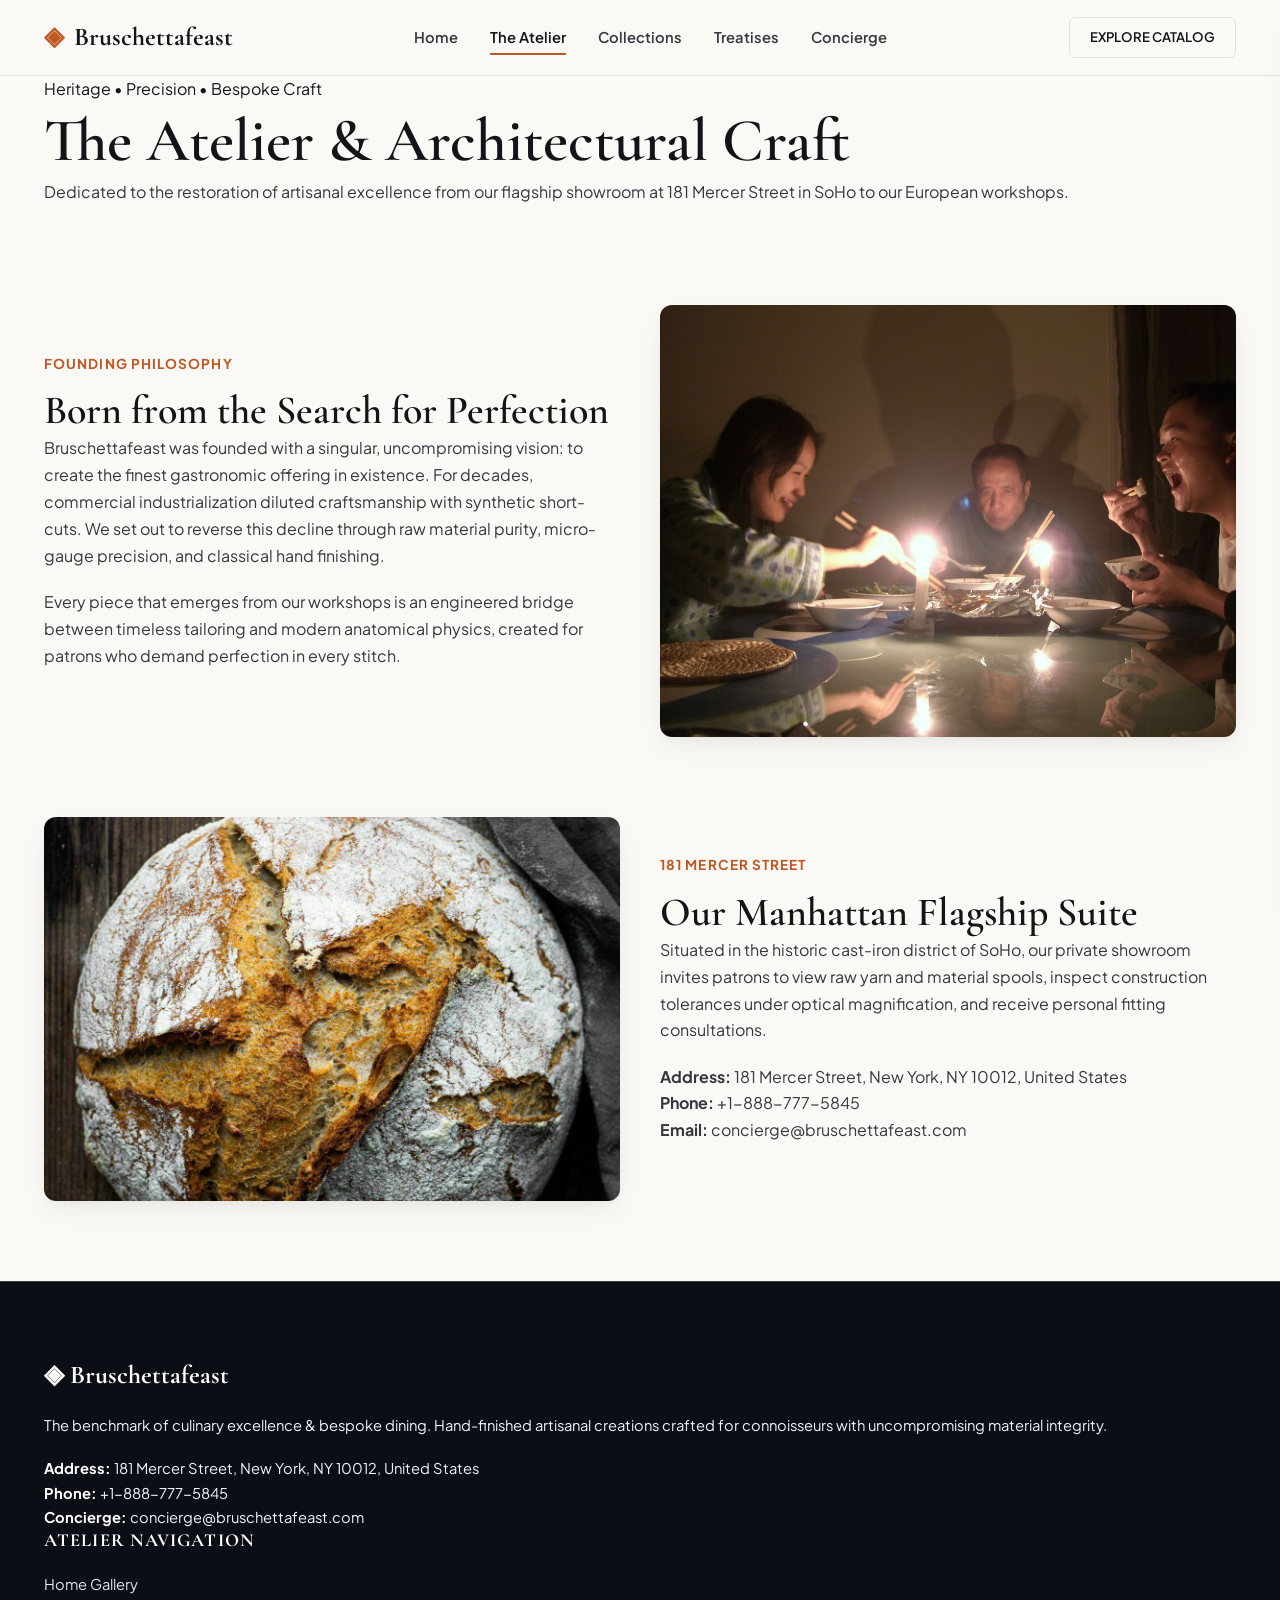
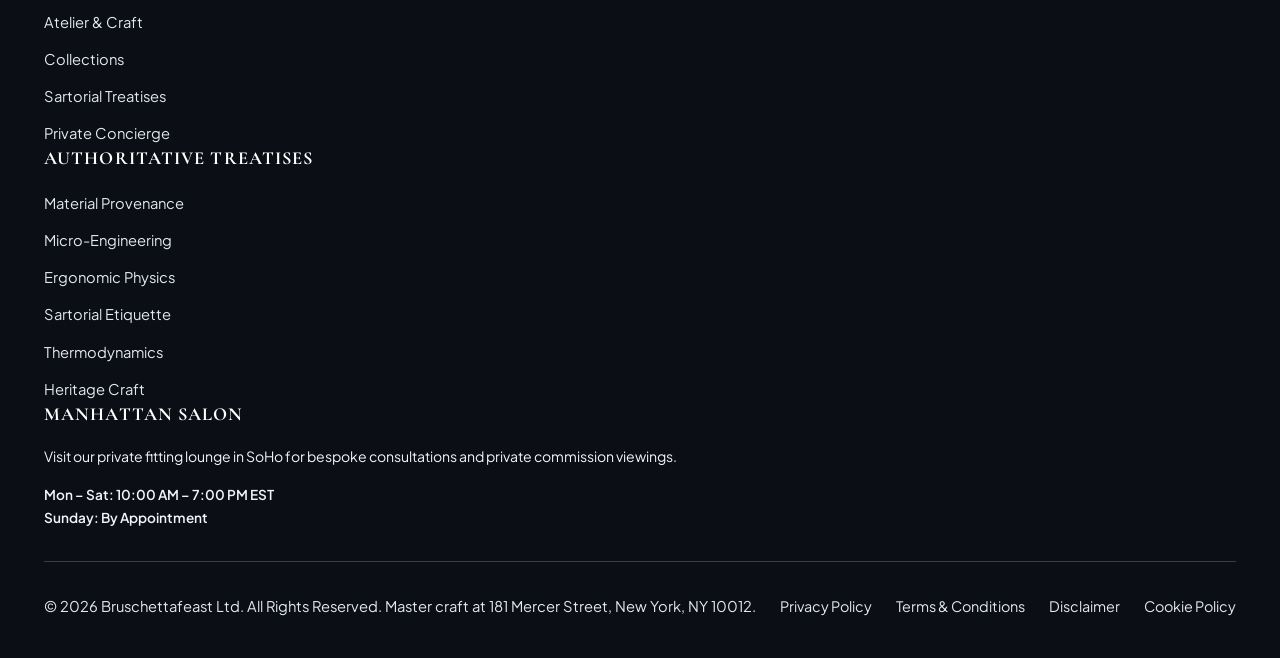
==== about.html @ b178cbb1 "Add files via upload" ====
<!DOCTYPE html>
<html lang="en">
<head>
  <meta charset="UTF-8">
  <meta name="viewport" content="width=device-width, initial-scale=1.0">
  <title>The Atelier & Heritage Craft — Bruschettafeast</title>
  <meta name="description" content="Discover the heritage of Bruschettafeast at 181 Mercer Street, New York.">
  <link rel="canonical" href="https://bruschettafeast.com/about.html">
  <link rel="preconnect" href="https://fonts.googleapis.com">
  <link rel="preconnect" href="https://fonts.gstatic.com" crossorigin>
  <link href="https://fonts.googleapis.com/css2?family=Cormorant+Garamond:ital,wght@0,400;0,600;0,700;1,400&family=Plus+Jakarta+Sans:wght@300;400;500;600;700&display=swap" rel="stylesheet">
  <link rel="stylesheet" href="/assets/css/style.css">
  <!-- Google tag (gtag.js) -->
  <script async src="https://www.googletagmanager.com/gtag/js?id=G-0LY0HY7L01"></script>
  <script>
    window.dataLayer = window.dataLayer || [];
    function gtag(){dataLayer.push(arguments);}
    gtag('js', new Date());
    gtag('config', 'G-0LY0HY7L01');
  </script>

</head>
<body>
  <!-- Mandatory Global Site Header (Exactly 1 per page) -->
  <header class="site-header">
    <div class="header-container">
      <a href="/" class="brand-logo" aria-label="Bruschettafeast Home">
        <span class="logo-mark">◈</span>
        <span class="logo-text">Bruschettafeast</span>
      </a>
      <nav class="desktop-nav" aria-label="Primary Navigation">
        <a href="/" class="nav-link">Home</a>
        <a href="/about.html" class="nav-link active">The Atelier</a>
        <a href="/collection.html" class="nav-link">Collections</a>
        <a href="/blog.html" class="nav-link">Treatises</a>
        <a href="/contact.html" class="nav-link">Concierge</a>
      </nav>
      <div class="header-actions">
        <a href="/collection.html" class="btn btn-sm btn-outline">Explore Catalog</a>
        <button id="drawer-toggle" class="mobile-toggle" aria-label="Open Navigation Menu">
          <span class="hamburger-bar"></span>
          <span class="hamburger-bar"></span>
          <span class="hamburger-bar"></span>
        </button>
      </div>
    </div>
  </header>

  <!-- Mandatory Mobile Navigation Drawer (Exactly 1 per page) -->
  <div class="mobile-drawer" id="mobile-drawer" aria-hidden="true">
    <div class="drawer-header">
      <div class="drawer-brand">Bruschettafeast</div>
      <button id="drawer-close" class="drawer-close-btn" aria-label="Close Navigation Menu">&times;</button>
    </div>
    <nav class="drawer-nav" aria-label="Mobile Navigation">
      <a href="/" class="drawer-link">Home</a>
      <a href="/about.html" class="drawer-link active">The Atelier &amp; Craft</a>
      <a href="/collection.html" class="drawer-link">Seasonal Degustation & Culinary Menus</a>
      <a href="/blog.html" class="drawer-link">Sartorial Treatises</a>
      <a href="/contact.html" class="drawer-link">Private Concierge</a>
    </nav>
    <div class="drawer-footer">
      <p class="drawer-contact-title">Manhattan Atelier &amp; Suite</p>
      <p class="drawer-contact-info">181 Mercer Street, New York, NY 10012, United States</p>
      <p class="drawer-contact-info">Tel: +1-888-777-5845</p>
      <p class="drawer-contact-info">Email: concierge@bruschettafeast.com</p>
    </div>
  </div>
  <div id="drawer-overlay" class="drawer-overlay"></div>
  <section class="page-hero">
    <div class="container">
      <span class="hero-badge">Heritage &bull; Precision &bull; Bespoke Craft</span>
      <h1>The Atelier &amp; Architectural Craft</h1>
      <p class="lead">Dedicated to the restoration of artisanal excellence from our flagship showroom at 181 Mercer Street in SoHo to our European workshops.</p>
    </div>
  </section>
  <main class="section">
    <div class="container">
      <div class="grid-2" style="margin-bottom: 5rem;">
        <div>
          <div class="section-subtitle">Founding Philosophy</div>
          <h2>Born from the Search for Perfection</h2>
          <p>Bruschettafeast was founded with a singular, uncompromising vision: to create the finest gastronomic offering in existence. For decades, commercial industrialization diluted craftsmanship with synthetic short-cuts. We set out to reverse this decline through raw material purity, micro-gauge precision, and classical hand finishing.</p>
          <p>Every piece that emerges from our workshops is an engineered bridge between timeless tailoring and modern anatomical physics, created for patrons who demand perfection in every stitch.</p>
        </div>
        <div style="border-radius: var(--radius-md); overflow: hidden; box-shadow: var(--shadow-md);"><img src="/assets/images/intimate_table_setting_candlelight.jpg" alt="Atelier craft"></div>
      </div>
      <div class="grid-2">
        <div style="border-radius: var(--radius-md); overflow: hidden; box-shadow: var(--shadow-md);"><img src="/assets/images/blog_artisanal_sourdough_lactobacillus_fermentation.jpg" alt="Artisan inspection"></div>
        <div>
          <div class="section-subtitle">181 Mercer Street</div>
          <h2>Our Manhattan Flagship Suite</h2>
          <p>Situated in the historic cast-iron district of SoHo, our private showroom invites patrons to view raw yarn and material spools, inspect construction tolerances under optical magnification, and receive personal fitting consultations.</p>
          <p><strong>Address:</strong> 181 Mercer Street, New York, NY 10012, United States<br><strong>Phone:</strong> +1-888-777-5845<br><strong>Email:</strong> concierge@bruschettafeast.com</p>
        </div>
      </div>
    </div>
  </main>
  <!-- Mandatory Global Site Footer -->
  <footer class="site-footer">
    <div class="container">
      <div class="footer-grid">
        <div class="footer-col">
          <div class="footer-brand">◈ Bruschettafeast</div>
          <p class="footer-desc">
            The benchmark of culinary excellence & bespoke dining. Hand-finished artisanal creations crafted for connoisseurs with uncompromising material integrity.
          </p>
          <div class="footer-contact-item"><strong>Address:</strong> 181 Mercer Street, New York, NY 10012, United States</div>
          <div class="footer-contact-item"><strong>Phone:</strong> +1-888-777-5845</div>
          <div class="footer-contact-item"><strong>Concierge:</strong> concierge@bruschettafeast.com</div>
        </div>
        <div class="footer-col">
          <h4 class="footer-title">Atelier Navigation</h4>
          <ul class="footer-links">
            <li><a href="/">Home Gallery</a></li>
            <li><a href="/about.html">Atelier &amp; Craft</a></li>
            <li><a href="/collection.html">Collections</a></li>
            <li><a href="/blog.html">Sartorial Treatises</a></li>
            <li><a href="/contact.html">Private Concierge</a></li>
          </ul>
        </div>
        <div class="footer-col">
          <h4 class="footer-title">Authoritative Treatises</h4>
          <ul class="footer-links">
            <li><a href="/blog/material-provenance-and-fiber-crystallography.html">Material Provenance</a></li>
            <li><a href="/blog/micro-engineering-tolerances-and-finishing.html">Micro-Engineering</a></li>
            <li><a href="/blog/biomechanical-ergonomics-and-wearer-physics.html">Ergonomic Physics</a></li>
            <li><a href="/blog/sartorial-color-theory-and-formal-etiquette.html">Sartorial Etiquette</a></li>
            <li><a href="/blog/hygroscopic-microclimate-thermodynamics.html">Thermodynamics</a></li>
            <li><a href="/blog/bespoke-craftsmanship-and-heritage-methods.html">Heritage Craft</a></li>
          </ul>
        </div>
        <div class="footer-col">
          <h4 class="footer-title">Manhattan Salon</h4>
          <p style="font-size:0.88rem; margin-bottom:1rem;">
            Visit our private fitting lounge in SoHo for bespoke consultations and private commission viewings.
          </p>
          <p style="font-size:0.85rem; color:#F59E0B; font-weight:600;">Mon – Sat: 10:00 AM – 7:00 PM EST<br>Sunday: By Appointment</p>
        </div>
      </div>
      <div class="footer-bottom">
        <p>&copy; 2026 Bruschettafeast Ltd. All Rights Reserved. Master craft at 181 Mercer Street, New York, NY 10012.</p>
        <div class="footer-legal-links">
          <a href="/privacy-policy.html">Privacy Policy</a>
          <a href="/terms-and-conditions.html">Terms &amp; Conditions</a>
          <a href="/disclaimer.html">Disclaimer</a>
          <a href="/cookie-policy.html">Cookie Policy</a>
        </div>
      </div>
    </div>
  </footer>
  <script src="/assets/js/main.js"></script>
</body>
</html>
---- assets/css/style.css ----
/* Master Design System — bruschettafeast (Haute Commercial Paid Theme) */
:root {
  --color-primary: #121417;
  --color-primary-dark: #0A0C0E;
  --color-dew: #C05621;
  --color-dew-dark: #9C4215;
  --color-gold: #B45309;
  --color-bg: #FAF9F5;
  --color-surface: #FFFFFF;
  --color-surface-elevated: #F5F2EA;
  --color-text-main: #121417;
  --color-text-body: #33383F;
  --color-text-muted: #6B7280;
  --color-border: #E5E0D8;
  --color-border-light: #F0EDE6;
  --font-serif: 'Cormorant Garamond', Georgia, serif;
  --font-sans: 'Plus Jakarta Sans', -apple-system, BlinkMacSystemFont, sans-serif;
  --transition-smooth: all 0.25s cubic-bezier(0.16, 1, 0.3, 1);
  --shadow-sm: 0 2px 6px rgba(0, 0, 0, 0.04);
  --shadow-md: 0 10px 30px -5px rgba(0, 0, 0, 0.08), 0 4px 10px -2px rgba(0, 0, 0, 0.03);
  --shadow-lg: 0 20px 45px -10px rgba(0, 0, 0, 0.12);
  --radius-sm: 6px;
  --radius-md: 12px;
  --radius-pill: 9999px;
  --container-max: 1240px;
}
*, *::before, *::after { box-sizing: border-box; margin: 0; padding: 0; }
html { font-size: 16px; scroll-behavior: smooth; }
body { font-family: var(--font-sans); background: var(--color-bg); color: var(--color-text-main); line-height: 1.68; overflow-x: hidden; }
h1, h2, h3, h4 { font-family: var(--font-serif); color: #121417 !important; line-height: 1.25; font-weight: 600; }
h1 { font-size: clamp(2.2rem, 5vw, 3.8rem); }
h2 { font-size: clamp(1.8rem, 4vw, 2.5rem); }
h3 { font-size: 1.4rem; }
p { margin-bottom: 1.2rem; color: #33383F !important; }
a { color: #121417; text-decoration: none; transition: var(--transition-smooth); }
a:hover { color: var(--color-dew); }
img { max-width: 100%; height: auto; display: block; }
.container { max-width: var(--container-max); margin: 0 auto; padding: 0 1.5rem; }
.text-center { text-align: center; }
.text-muted { color: var(--color-text-muted) !important; }
.text-white { color: #FFFFFF !important; }

/* Paid Theme Top Announcement Bar */
.announcement-bar { background: #121417; color: #FAF9F5; padding: 0.55rem 1rem; font-size: 0.8rem; font-weight: 500; letter-spacing: 0.03em; text-align: center; border-bottom: 1px solid rgba(255, 255, 255, 0.1); }
.announcement-bar a { color: #E5E0D8; text-decoration: underline; }
.announcement-bar a:hover { color: #FFFFFF; }

/* Paid Theme Header */
.site-header { position: sticky; top: 0; left: 0; width: 100%; z-index: 1000; background: rgba(250, 249, 245, 0.94); backdrop-filter: blur(16px); -webkit-backdrop-filter: blur(16px); border-bottom: 1px solid var(--color-border); }
.header-container { max-width: var(--container-max); margin: 0 auto; padding: 1rem 1.5rem; display: flex; align-items: center; justify-content: space-between; }
.brand-logo { display: flex; align-items: center; gap: 0.6rem; color: #121417 !important; font-family: var(--font-serif); font-size: 1.6rem; font-weight: 700; }
.brand-logo:hover { color: var(--color-dew) !important; }
.logo-mark { color: var(--color-dew); }
.desktop-nav { display: flex; align-items: center; gap: 2rem; }
.nav-link { color: #33383F !important; font-size: 0.92rem; font-weight: 600; position: relative; padding: 0.3rem 0; }
.nav-link:hover, .nav-link.active { color: #121417 !important; }
.nav-link.active::after { content: ''; position: absolute; bottom: 0; left: 0; width: 100%; height: 2px; background: var(--color-dew); }
.header-actions { display: flex; align-items: center; gap: 1rem; }
.header-actions .btn-outline { color: #121417 !important; border-color: var(--color-border); }
.header-actions .btn-outline:hover { background: #121417; color: #FFFFFF !important; border-color: #121417; }
.mobile-toggle { display: none; background: transparent; border: none; cursor: pointer; padding: 0.5rem; flex-direction: column; gap: 5px; }
.hamburger-bar { display: block; width: 24px; height: 2px; background: #121417; }

/* Mobile Drawer (Paid Theme) */
.mobile-drawer { position: fixed; top: 0; right: -320px; width: 300px; height: 100vh; background: #121417; z-index: 2000; display: flex; flex-direction: column; box-shadow: var(--shadow-lg); transition: transform 0.35s ease; padding: 2rem 1.5rem; overflow-y: auto; color: #FFFFFF; }
.mobile-drawer.open { transform: translateX(-320px); }
.mobile-drawer p { color: rgba(255, 255, 255, 0.85) !important; font-size: 0.88rem; }
.drawer-overlay { position: fixed; top: 0; left: 0; width: 100vw; height: 100vh; background: rgba(0, 0, 0, 0.75); backdrop-filter: blur(4px); z-index: 1999; opacity: 0; visibility: hidden; transition: opacity 0.3s ease; }
.drawer-overlay.active { opacity: 1; visibility: visible; }
.drawer-header { display: flex; align-items: center; justify-content: space-between; margin-bottom: 2rem; padding-bottom: 1rem; border-bottom: 1px solid rgba(255, 255, 255, 0.12); }
.drawer-brand { font-family: var(--font-serif); font-size: 1.4rem; color: #FFFFFF !important; font-weight: 700; }
.drawer-close-btn { background: transparent; border: none; color: #FFFFFF !important; font-size: 2rem; cursor: pointer; }
.drawer-nav { display: flex; flex-direction: column; gap: 1.2rem; }
.drawer-link { color: rgba(255, 255, 255, 0.9) !important; font-size: 1.1rem; }
.drawer-link:hover { color: var(--color-dew) !important; padding-left: 0.5rem; }
.drawer-footer { margin-top: auto; padding-top: 1.5rem; border-top: 1px solid rgba(255, 255, 255, 0.12); }
.drawer-contact-title { font-weight: 700; color: #FAF9F5 !important; margin-bottom: 0.4rem; text-transform: uppercase; font-size: 0.85rem; }
.drawer-contact-info { color: rgba(255, 255, 255, 0.88) !important; margin-bottom: 0.25rem; font-size: 0.85rem; }

/* Paid Theme Buttons */
.btn { display: inline-flex; align-items: center; justify-content: center; padding: 0.85rem 1.85rem; font-size: 0.92rem; font-weight: 600; text-transform: uppercase; border-radius: var(--radius-sm); cursor: pointer; transition: var(--transition-smooth); border: 1px solid transparent; }
.btn-primary { background: #121417; color: #FFFFFF !important; }
.btn-primary:hover { background: var(--color-dew); color: #FFFFFF !important; transform: translateY(-2px); box-shadow: var(--shadow-md); }
.btn-gold { background: var(--color-dew); color: #FFFFFF !important; font-weight: 700; }
.btn-gold:hover { background: var(--color-primary-dark); color: #FFFFFF !important; transform: translateY(-2px); }
.btn-outline { background: transparent; color: #121417 !important; border-color: var(--color-border); }
.btn-outline:hover { background: #121417; color: #FFFFFF !important; border-color: #121417; transform: translateY(-2px); }
.btn-outline-white { background: transparent; color: #FFFFFF !important; border-color: rgba(255,255,255,0.6); }
.btn-outline-white:hover { background: #FFFFFF; color: #121417 !important; }
.btn-sm { padding: 0.55rem 1.25rem; font-size: 0.82rem; }

/* Paid Theme Sections */
.section { padding: 5rem 0; }
.section-light { background: var(--color-surface); }
.section-dark { background: #121417; color: #FFFFFF; }
.section-dark h2, .section-dark h3 { color: #FFFFFF !important; }
.section-dark p { color: rgba(255, 255, 255, 0.85) !important; }
.section-header { margin-bottom: 3.5rem; }
.section-subtitle { color: var(--color-dew); text-transform: uppercase; letter-spacing: 0.08em; font-weight: 700; font-size: 0.85rem; margin-bottom: 0.6rem; }
.grid-2 { display: grid; grid-template-columns: repeat(auto-fit, minmax(420px, 1fr)); gap: 2.5rem; align-items: center; }
.grid-3 { display: grid; grid-template-columns: repeat(auto-fit, minmax(320px, 1fr)); gap: 2rem; }
.grid-4 { display: grid; grid-template-columns: repeat(auto-fit, minmax(240px, 1fr)); gap: 1.5rem; }

/* Paid Theme E-Commerce Components */
.trust-bar { background: #FFFFFF; border-top: 1px solid var(--color-border); border-bottom: 1px solid var(--color-border); padding: 2.2rem 0; }
.trust-grid { display: grid; grid-template-columns: repeat(auto-fit, minmax(240px, 1fr)); gap: 2rem; }
.trust-item { display: flex; align-items: center; gap: 1rem; }
.trust-icon-box { width: 44px; height: 44px; border-radius: 10px; background: #FDF4ED; color: var(--color-dew); display: flex; align-items: center; justify-content: center; font-size: 1.2rem; flex-shrink: 0; font-weight: bold; }
.trust-title { font-size: 0.95rem; font-weight: 700; color: #121417; margin-bottom: 0.2rem; }
.trust-desc { font-size: 0.82rem; color: #6B7280 !important; margin-bottom: 0; line-height: 1.4; }

.paid-product-card { background: #FFFFFF; border: 1px solid var(--color-border); border-radius: var(--radius-md); overflow: hidden; transition: var(--transition-smooth); display: flex; flex-direction: column; position: relative; }
.paid-product-card:hover { transform: translateY(-6px); box-shadow: var(--shadow-md); border-color: #D3C9BD; }
.paid-product-badge { position: absolute; top: 1rem; left: 1rem; background: #121417; color: #FAF9F5; padding: 0.3rem 0.75rem; font-size: 0.72rem; font-weight: 700; text-transform: uppercase; letter-spacing: 0.05em; border-radius: var(--radius-pill); z-index: 2; }
.paid-product-img-wrap { position: relative; height: 320px; overflow: hidden; background: #F4F1EA; }
.paid-product-img-wrap img { width: 100%; height: 100%; object-fit: cover; transition: transform 0.5s ease; }
.paid-product-card:hover .paid-product-img-wrap img { transform: scale(1.05); }
.paid-product-body { padding: 1.6rem; display: flex; flex-direction: column; flex-grow: 1; }
.paid-product-rating { display: flex; align-items: center; gap: 0.4rem; font-size: 0.82rem; color: #D97706; margin-bottom: 0.6rem; }
.paid-product-title { font-family: var(--font-serif); font-size: 1.25rem; font-weight: 700; color: #121417; margin-bottom: 0.4rem; }
.paid-product-price { display: flex; align-items: baseline; gap: 0.6rem; margin-bottom: 0.8rem; }
.price-current { font-size: 1.25rem; font-weight: 700; color: #121417; }
.price-original { font-size: 0.95rem; text-decoration: line-line-through; color: #9CA3AF; }
.swatch-group { display: flex; gap: 0.45rem; margin: 0.6rem 0 1.2rem; }
.swatch-dot { width: 16px; height: 16px; border-radius: 50%; border: 1px solid rgba(0,0,0,0.15); display: inline-block; cursor: pointer; }

.anatomy-step { display: flex; gap: 1.2rem; align-items: flex-start; padding: 1.4rem; background: #FFFFFF; border: 1px solid var(--color-border); border-radius: var(--radius-md); transition: var(--transition-smooth); }
.anatomy-step:hover { border-color: var(--color-dew); transform: translateX(4px); box-shadow: var(--shadow-sm); }
.step-badge { width: 36px; height: 36px; border-radius: 50%; background: #121417; color: #FAF9F5; font-weight: 700; font-size: 0.88rem; display: flex; align-items: center; justify-content: center; flex-shrink: 0; }

/* Cards */
.card { background: var(--color-surface); border: 1px solid var(--color-border); border-radius: var(--radius-md); overflow: hidden; transition: var(--transition-smooth); box-shadow: var(--shadow-sm); display: flex; flex-direction: column; }
.card:hover { transform: translateY(-5px); box-shadow: var(--shadow-md); }
.card-image-wrap { position: relative; height: 280px; overflow: hidden; background: #E2E8F0; }
.card-image-wrap img { width: 100%; height: 100%; object-fit: cover; transition: transform 0.6s ease; }
.card:hover .card-image-wrap img { transform: scale(1.05); }
.card-tag { position: absolute; top: 1rem; left: 1rem; background: #121417; color: #FFF; padding: 0.25rem 0.75rem; font-size: 0.75rem; font-weight: 600; border-radius: var(--radius-sm); text-transform: uppercase; }
.card-body { padding: 1.8rem; display: flex; flex-direction: column; flex-grow: 1; }
.card-specs { display: flex; flex-wrap: wrap; gap: 0.8rem; margin: 1rem 0 1.2rem; padding-top: 1rem; border-top: 1px solid var(--color-border-light); font-size: 0.85rem; color: var(--color-text-muted); }

.pillar-card { padding: 2.2rem; background: var(--color-surface); border-radius: var(--radius-md); border: 1px solid var(--color-border); }
.pillar-icon { width: 52px; height: 52px; border-radius: 50%; background: #FDF4ED; color: var(--color-dew); display: flex; align-items: center; justify-content: center; font-size: 1.4rem; margin-bottom: 1.4rem; }

.step-card { background: var(--color-surface); border: 1px solid var(--color-border); border-radius: var(--radius-md); padding: 2rem; position: relative; }
.step-number { font-family: var(--font-serif); font-size: 2.5rem; font-weight: 700; color: var(--color-dew); line-height: 1; margin-bottom: 0.8rem; }

.testimonial-card { background: var(--color-surface); border: 1px solid var(--color-border); border-radius: var(--radius-md); padding: 2rem; box-shadow: var(--shadow-sm); }
.testimonial-rating { color: #D97706; font-size: 1.1rem; margin-bottom: 0.8rem; }
.testimonial-quote { font-style: italic; color: var(--color-text-body); margin-bottom: 1.2rem; line-height: 1.7; }
.testimonial-author { border-top: 1px solid var(--color-border-light); padding-top: 0.8rem; }
.testimonial-name { font-weight: 700; color: var(--color-primary); }
.testimonial-role { font-size: 0.85rem; color: var(--color-text-muted); }

.filter-bar { display: flex; flex-wrap: wrap; gap: 0.75rem; justify-content: center; margin-bottom: 3rem; }
.filter-btn { padding: 0.6rem 1.4rem; border-radius: 50px; background: var(--color-surface); border: 1px solid var(--color-border); color: var(--color-text-main); font-size: 0.88rem; font-weight: 600; cursor: pointer; transition: var(--transition-smooth); }
.filter-btn:hover, .filter-btn.active { background: #121417; color: #FFF; }

/* Tables */
.data-table-wrap { overflow-x: auto; margin: 2.5rem 0; border-radius: var(--radius-md); border: 1px solid var(--color-border); }
.spec-table { width: 100%; border-collapse: collapse; background: #FFF; text-align: left; font-size: 0.92rem; }
.spec-table th { background: #121417; color: #FFF; padding: 1rem 1.2rem; }
.spec-table td { padding: 0.95rem 1.2rem; border-bottom: 1px solid var(--color-border-light); color: var(--color-text-body); }
.spec-table tr:nth-child(even) td { background: #FDFBF7; }

/* Treatises */
.treatise-container { max-width: 860px; margin: 0 auto; padding: 3rem 1.5rem 5rem; }
.article-header { margin-bottom: 2.5rem; }
.article-meta { display: flex; align-items: center; flex-wrap: wrap; gap: 1.2rem; margin: 1.2rem 0; font-size: 0.9rem; color: var(--color-text-muted); }
.article-hero-figure { margin: 2rem 0 3rem; border-radius: var(--radius-md); overflow: hidden; border: 1px solid var(--color-border); }
.article-hero-figure img { width: 100%; height: auto; }
.article-hero-figure figcaption { padding: 0.85rem 1.2rem; background: #FFF; font-size: 0.85rem; color: var(--color-text-muted); font-style: italic; border-top: 1px solid var(--color-border-light); }
.article-content { font-size: 1.05rem; line-height: 1.8; color: #2D3748; }
.faq-section { margin: 3.5rem 0; }
.faq-item { border: 1px solid var(--color-border); border-radius: var(--radius-sm); margin-bottom: 1rem; background: #FFF; overflow: hidden; }
.faq-question { width: 100%; padding: 1.25rem 1.5rem; text-align: left; background: #FFF; border: none; font-family: var(--font-serif); font-size: 1.2rem; font-weight: 600; color: #121417; cursor: pointer; display: flex; justify-content: space-between; align-items: center; }
.faq-icon { font-size: 1.2rem; transition: transform 0.3s ease; }
.faq-item.active .faq-icon { transform: rotate(45deg); }
.faq-answer { padding: 0 1.5rem 1.5rem; line-height: 1.7; color: var(--color-text-body); }

.author-card { display: flex; align-items: center; gap: 1.5rem; padding: 2rem; background: #FFF; border: 1px solid var(--color-border); border-radius: var(--radius-md); margin-top: 4rem; }
.author-avatar { width: 72px; height: 72px; border-radius: 50%; background: #F4F1EA; color: var(--color-dew); display: flex; align-items: center; justify-content: center; font-size: 1.8rem; font-weight: 700; flex-shrink: 0; }
.author-info h4 { margin-bottom: 0.3rem; color: #121417; }
.author-bio { font-size: 0.9rem; color: var(--color-text-muted); margin-bottom: 0; }

/* Forms & Contact */
.contact-grid { display: grid; grid-template-columns: 1fr 1fr; gap: 3.5rem; }
.form-group { margin-bottom: 1.5rem; }
.form-label { display: block; font-size: 0.88rem; font-weight: 600; margin-bottom: 0.5rem; color: #121417; }
.form-input, .form-textarea { width: 100%; padding: 0.9rem 1.2rem; border: 1px solid var(--color-border); border-radius: var(--radius-sm); font-family: var(--font-sans); font-size: 0.95rem; background: #FFF; color: #121417; transition: var(--transition-smooth); }
.form-input:focus, .form-textarea:focus { outline: none; border-color: #121417; box-shadow: 0 0 0 3px rgba(18, 20, 23, 0.1); }
.form-textarea { resize: vertical; min-height: 140px; }

.site-footer { background: #0B0E14 !important; color: #FFFFFF !important; padding: 4.5rem 0 2.5rem; border-top: 1px solid rgba(255, 255, 255, 0.2); }
.site-footer p,
.site-footer .footer-desc,
.site-footer .footer-col p,
.site-footer .footer-salon-desc,
.site-footer .footer-contact-item,
.site-footer .footer-hours {
  color: #F1F5F9 !important;
  font-size: 0.92rem;
  line-height: 1.65;
}
.site-footer .footer-brand {
  font-family: var(--font-serif);
  font-size: 1.6rem;
  font-weight: 700;
  color: #FFFFFF !important;
  margin-bottom: 1rem;
}
.site-footer .footer-title {
  font-family: var(--font-serif);
  font-size: 1.15rem;
  color: #FFFFFF !important;
  margin-bottom: 1.2rem;
  text-transform: uppercase;
  letter-spacing: 0.06em;
  font-weight: 700;
}
.site-footer .footer-contact-item strong {
  color: #FFFFFF !important;
  font-weight: 700;
}
.site-footer .footer-links {
  list-style: none;
  display: flex;
  flex-direction: column;
  gap: 0.65rem;
}
.site-footer .footer-links a {
  color: #E2E8F0 !important;
  font-size: 0.92rem;
  transition: var(--transition-smooth);
}
.site-footer .footer-links a:hover {
  color: #FFFFFF !important;
  text-decoration: underline;
  padding-left: 0.35rem;
}
.site-footer .hours-badge {
  background: #10B981;
  color: #FFFFFF;
  padding: 0.15rem 0.5rem;
  border-radius: 4px;
  font-size: 0.72rem;
  font-weight: 700;
  margin-right: 0.4rem;
}
.site-footer .footer-bottom {
  border-top: 1px solid rgba(255, 255, 255, 0.2);
  padding-top: 2rem;
  margin-top: 2rem;
  display: flex;
  align-items: center;
  justify-content: space-between;
  font-size: 0.9rem;
}
.site-footer .footer-bottom p,
.site-footer .footer-copy {
  color: #E2E8F0 !important;
  margin-bottom: 0;
}
.site-footer .footer-legal-links {
  display: flex;
  gap: 1.5rem;
}
.site-footer .footer-legal-links a {
  color: #E2E8F0 !important;
  font-size: 0.9rem;
}
.site-footer .footer-legal-links a:hover {
  color: #FFFFFF !important;
  text-decoration: underline;
}

@media (max-width: 992px) { .desktop-nav { display: none; } .mobile-toggle { display: flex; } .footer-grid { grid-template-columns: 1fr 1fr; } .contact-grid { grid-template-columns: 1fr; } }
@media (max-width: 640px) { .footer-grid { grid-template-columns: 1fr; } .footer-bottom { flex-direction: column; text-align: center; } .grid-2 { grid-template-columns: 1fr; } }
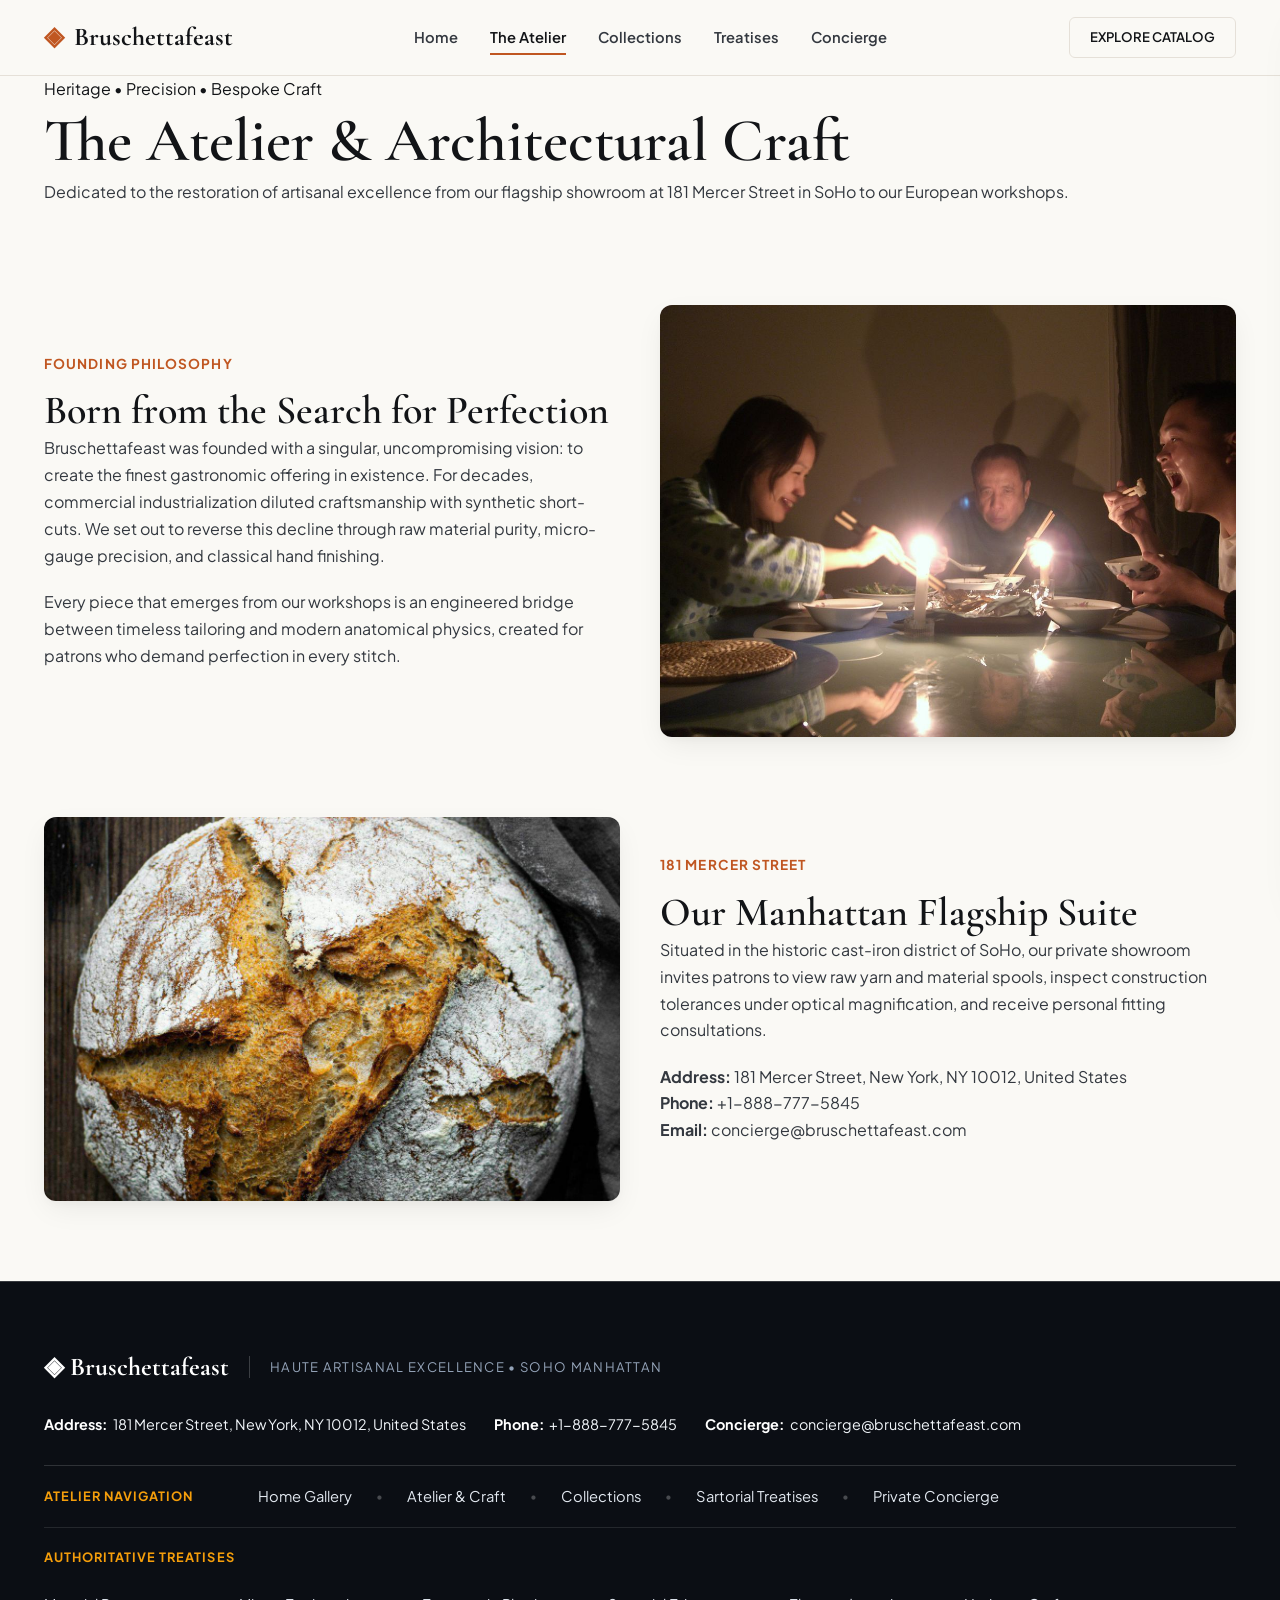
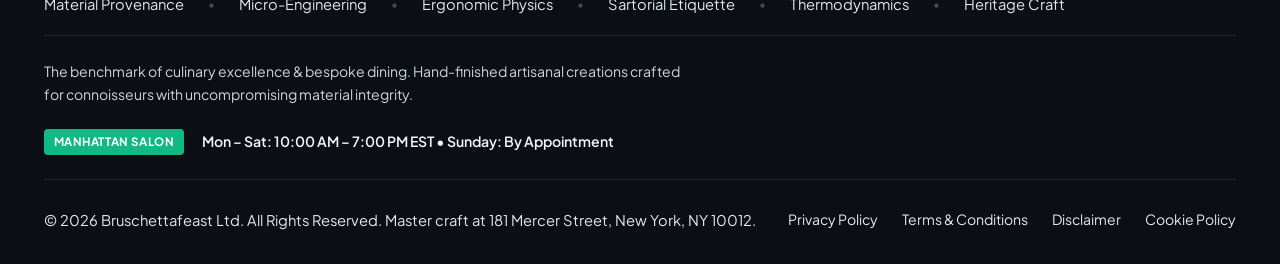
==== commit 0043ec36: "Add files via upload" ====
--- a/about.html
+++ b/about.html
@@ -96,48 +96,59 @@
       </div>
     </div>
   </main>
-  <!-- Mandatory Global Site Footer -->
-  <footer class="site-footer">
+  <!-- Mandatory Global Site Footer (Horizontal Layout) -->
+  <footer class="site-footer horizontal-footer">
     <div class="container">
-      <div class="footer-grid">
-        <div class="footer-col">
+      <!-- Tier 1: Brand, Tagline & Contact Strip -->
+      <div class="footer-h-brand-row">
+        <div class="footer-h-brand-left">
           <div class="footer-brand">◈ Bruschettafeast</div>
-          <p class="footer-desc">
-            The benchmark of culinary excellence & bespoke dining. Hand-finished artisanal creations crafted for connoisseurs with uncompromising material integrity.
-          </p>
+          <div class="footer-h-tagline">Haute Artisanal Excellence &bull; SoHo Manhattan</div>
+        </div>
+        <div class="footer-h-contact-bar">
           <div class="footer-contact-item"><strong>Address:</strong> 181 Mercer Street, New York, NY 10012, United States</div>
           <div class="footer-contact-item"><strong>Phone:</strong> +1-888-777-5845</div>
           <div class="footer-contact-item"><strong>Concierge:</strong> concierge@bruschettafeast.com</div>
         </div>
-        <div class="footer-col">
-          <h4 class="footer-title">Atelier Navigation</h4>
-          <ul class="footer-links">
-            <li><a href="/">Home Gallery</a></li>
-            <li><a href="/about.html">Atelier &amp; Craft</a></li>
-            <li><a href="/collection.html">Collections</a></li>
-            <li><a href="/blog.html">Sartorial Treatises</a></li>
-            <li><a href="/contact.html">Private Concierge</a></li>
-          </ul>
+      </div>
+
+      <!-- Tier 2: Atelier Navigation (Horizontal Row) -->
+      <div class="footer-h-nav-row">
+        <div class="footer-h-nav-label">Atelier Navigation</div>
+        <ul class="footer-h-links">
+          <li><a href="/">Home Gallery</a></li>
+          <li><a href="/about.html">Atelier &amp; Craft</a></li>
+          <li><a href="/collection.html">Collections</a></li>
+          <li><a href="/blog.html">Sartorial Treatises</a></li>
+          <li><a href="/contact.html">Private Concierge</a></li>
+        </ul>
+      </div>
+
+      <!-- Tier 3: Authoritative Treatises (Horizontal Row) -->
+      <div class="footer-h-nav-row">
+        <div class="footer-h-nav-label">Authoritative Treatises</div>
+        <ul class="footer-h-links">
+          <li><a href="/blog/material-provenance-and-fiber-crystallography.html">Material Provenance</a></li>
+          <li><a href="/blog/micro-engineering-tolerances-and-finishing.html">Micro-Engineering</a></li>
+          <li><a href="/blog/biomechanical-ergonomics-and-wearer-physics.html">Ergonomic Physics</a></li>
+          <li><a href="/blog/sartorial-color-theory-and-formal-etiquette.html">Sartorial Etiquette</a></li>
+          <li><a href="/blog/hygroscopic-microclimate-thermodynamics.html">Thermodynamics</a></li>
+          <li><a href="/blog/bespoke-craftsmanship-and-heritage-methods.html">Heritage Craft</a></li>
+        </ul>
+      </div>
+
+      <!-- Tier 4: Manhattan Salon & Atelier Description (Horizontal Row) -->
+      <div class="footer-h-info-row">
+        <div class="footer-h-desc">
+          The benchmark of culinary excellence & bespoke dining. Hand-finished artisanal creations crafted for connoisseurs with uncompromising material integrity.
         </div>
-        <div class="footer-col">
-          <h4 class="footer-title">Authoritative Treatises</h4>
-          <ul class="footer-links">
-            <li><a href="/blog/material-provenance-and-fiber-crystallography.html">Material Provenance</a></li>
-            <li><a href="/blog/micro-engineering-tolerances-and-finishing.html">Micro-Engineering</a></li>
-            <li><a href="/blog/biomechanical-ergonomics-and-wearer-physics.html">Ergonomic Physics</a></li>
-            <li><a href="/blog/sartorial-color-theory-and-formal-etiquette.html">Sartorial Etiquette</a></li>
-            <li><a href="/blog/hygroscopic-microclimate-thermodynamics.html">Thermodynamics</a></li>
-            <li><a href="/blog/bespoke-craftsmanship-and-heritage-methods.html">Heritage Craft</a></li>
-          </ul>
-        </div>
-        <div class="footer-col">
-          <h4 class="footer-title">Manhattan Salon</h4>
-          <p style="font-size:0.88rem; margin-bottom:1rem;">
-            Visit our private fitting lounge in SoHo for bespoke consultations and private commission viewings.
-          </p>
-          <p style="font-size:0.85rem; color:#F59E0B; font-weight:600;">Mon – Sat: 10:00 AM – 7:00 PM EST<br>Sunday: By Appointment</p>
+        <div class="footer-h-hours">
+          <span class="hours-badge">MANHATTAN SALON</span>
+          <span>Mon – Sat: 10:00 AM – 7:00 PM EST &bull; Sunday: By Appointment</span>
         </div>
       </div>
+
+      <!-- Tier 5: Copyright & Legal Bottom Bar -->
       <div class="footer-bottom">
         <p>&copy; 2026 Bruschettafeast Ltd. All Rights Reserved. Master craft at 181 Mercer Street, New York, NY 10012.</p>
         <div class="footer-legal-links">
--- a/assets/css/style.css
+++ b/assets/css/style.css
@@ -190,11 +190,9 @@
 .form-input:focus, .form-textarea:focus { outline: none; border-color: #121417; box-shadow: 0 0 0 3px rgba(18, 20, 23, 0.1); }
 .form-textarea { resize: vertical; min-height: 140px; }
 
-.site-footer { background: #0B0E14 !important; color: #FFFFFF !important; padding: 4.5rem 0 2.5rem; border-top: 1px solid rgba(255, 255, 255, 0.2); }
+.site-footer { background: #0B0E14 !important; color: #FFFFFF !important; padding: 4rem 0 2rem; border-top: 1px solid rgba(255, 255, 255, 0.18); }
 .site-footer p,
 .site-footer .footer-desc,
-.site-footer .footer-col p,
-.site-footer .footer-salon-desc,
 .site-footer .footer-contact-item,
 .site-footer .footer-hours {
   color: #F1F5F9 !important;
@@ -206,57 +204,138 @@
   font-size: 1.6rem;
   font-weight: 700;
   color: #FFFFFF !important;
-  margin-bottom: 1rem;
-}
-.site-footer .footer-title {
-  font-family: var(--font-serif);
-  font-size: 1.15rem;
-  color: #FFFFFF !important;
-  margin-bottom: 1.2rem;
-  text-transform: uppercase;
-  letter-spacing: 0.06em;
-  font-weight: 700;
+  margin-bottom: 0;
 }
 .site-footer .footer-contact-item strong {
   color: #FFFFFF !important;
   font-weight: 700;
 }
-.site-footer .footer-links {
+.site-footer .hours-badge {
+  background: #10B981;
+  color: #FFFFFF;
+  padding: 0.2rem 0.6rem;
+  border-radius: 4px;
+  font-size: 0.72rem;
+  font-weight: 700;
+  letter-spacing: 0.05em;
+  margin-right: 0.4rem;
+}
+
+/* Horizontal Footer Tier Rows */
+.footer-h-brand-row {
+  display: flex;
+  justify-content: space-between;
+  align-items: center;
+  flex-wrap: wrap;
+  gap: 1.5rem;
+  padding-bottom: 1.75rem;
+  border-bottom: 1px solid rgba(255, 255, 255, 0.15);
+}
+.footer-h-brand-left {
+  display: flex;
+  align-items: center;
+  gap: 1.25rem;
+  flex-wrap: wrap;
+}
+.footer-h-tagline {
+  font-size: 0.82rem;
+  text-transform: uppercase;
+  letter-spacing: 0.1em;
+  color: #94A3B8 !important;
+  padding-left: 1.25rem;
+  border-left: 1px solid rgba(255, 255, 255, 0.2);
+}
+.footer-h-contact-bar {
+  display: flex;
+  align-items: center;
+  flex-wrap: wrap;
+  gap: 1.75rem;
+}
+.footer-h-contact-bar .footer-contact-item {
+  display: flex;
+  align-items: center;
+  gap: 0.35rem;
+  margin-bottom: 0;
+  font-size: 0.9rem;
+  color: #F1F5F9 !important;
+}
+.footer-h-nav-row {
+  display: flex;
+  align-items: center;
+  flex-wrap: wrap;
+  gap: 1.5rem;
+  padding: 1.15rem 0;
+  border-bottom: 1px solid rgba(255, 255, 255, 0.1);
+}
+.footer-h-nav-label {
+  font-size: 0.8rem;
+  text-transform: uppercase;
+  letter-spacing: 0.08em;
+  font-weight: 700;
+  min-width: 190px;
+  color: #F59E0B !important;
+}
+.footer-h-links {
   list-style: none;
   display: flex;
-  flex-direction: column;
-  gap: 0.65rem;
-}
-.site-footer .footer-links a {
+  align-items: center;
+  flex-wrap: wrap;
+  gap: 0.5rem 1.5rem;
+  margin: 0;
+  padding: 0;
+}
+.footer-h-links li {
+  display: inline-flex;
+  align-items: center;
+}
+.footer-h-links li:not(:last-child)::after {
+  content: "•";
+  margin-left: 1.5rem;
+  color: rgba(255, 255, 255, 0.25);
+  font-size: 0.8rem;
+}
+.footer-h-links a {
   color: #E2E8F0 !important;
   font-size: 0.92rem;
   transition: var(--transition-smooth);
-}
-.site-footer .footer-links a:hover {
+  text-decoration: none;
+}
+.footer-h-links a:hover {
   color: #FFFFFF !important;
   text-decoration: underline;
-  padding-left: 0.35rem;
-}
-.site-footer .hours-badge {
-  background: #10B981;
-  color: #FFFFFF;
-  padding: 0.15rem 0.5rem;
-  border-radius: 4px;
-  font-size: 0.72rem;
-  font-weight: 700;
-  margin-right: 0.4rem;
-}
+}
+.footer-h-info-row {
+  display: flex;
+  justify-content: space-between;
+  align-items: center;
+  flex-wrap: wrap;
+  gap: 1.5rem;
+  padding: 1.5rem 0;
+  border-bottom: 1px solid rgba(255, 255, 255, 0.1);
+}
+.footer-h-desc {
+  max-width: 650px;
+  font-size: 0.88rem;
+  line-height: 1.6;
+  color: #CBD5E1 !important;
+}
+.footer-h-hours {
+  display: flex;
+  align-items: center;
+  gap: 0.75rem;
+  font-size: 0.88rem;
+  font-weight: 600;
+  color: #F1F5F9 !important;
+}
+
 .site-footer .footer-bottom {
-  border-top: 1px solid rgba(255, 255, 255, 0.2);
-  padding-top: 2rem;
-  margin-top: 2rem;
+  padding-top: 1.75rem;
   display: flex;
   align-items: center;
   justify-content: space-between;
-  font-size: 0.9rem;
-}
-.site-footer .footer-bottom p,
-.site-footer .footer-copy {
+  font-size: 0.88rem;
+}
+.site-footer .footer-bottom p {
   color: #E2E8F0 !important;
   margin-bottom: 0;
 }
@@ -266,12 +345,29 @@
 }
 .site-footer .footer-legal-links a {
   color: #E2E8F0 !important;
-  font-size: 0.9rem;
+  font-size: 0.88rem;
 }
 .site-footer .footer-legal-links a:hover {
   color: #FFFFFF !important;
   text-decoration: underline;
 }
 
-@media (max-width: 992px) { .desktop-nav { display: none; } .mobile-toggle { display: flex; } .footer-grid { grid-template-columns: 1fr 1fr; } .contact-grid { grid-template-columns: 1fr; } }
-@media (max-width: 640px) { .footer-grid { grid-template-columns: 1fr; } .footer-bottom { flex-direction: column; text-align: center; } .grid-2 { grid-template-columns: 1fr; } }
+@media (max-width: 992px) {
+  .desktop-nav { display: none; }
+  .mobile-toggle { display: flex; }
+  .contact-grid { grid-template-columns: 1fr; }
+  .footer-h-brand-row { flex-direction: column; align-items: flex-start; gap: 1rem; }
+  .footer-h-contact-bar { flex-direction: column; align-items: flex-start; gap: 0.5rem; }
+  .footer-h-nav-row { flex-direction: column; align-items: flex-start; gap: 0.75rem; }
+  .footer-h-nav-label { min-width: auto; }
+  .footer-h-links { gap: 0.5rem 1rem; }
+  .footer-h-links li:not(:last-child)::after { display: none; }
+  .footer-h-info-row { flex-direction: column; align-items: flex-start; }
+}
+@media (max-width: 640px) {
+  .footer-bottom { flex-direction: column; text-align: center; gap: 1rem; }
+  .footer-legal-links { justify-content: center; flex-wrap: wrap; gap: 1rem; }
+  .grid-2 { grid-template-columns: 1fr; }
+  .footer-h-brand-left { flex-direction: column; align-items: flex-start; gap: 0.5rem; }
+  .footer-h-tagline { border-left: none; padding-left: 0; }
+}
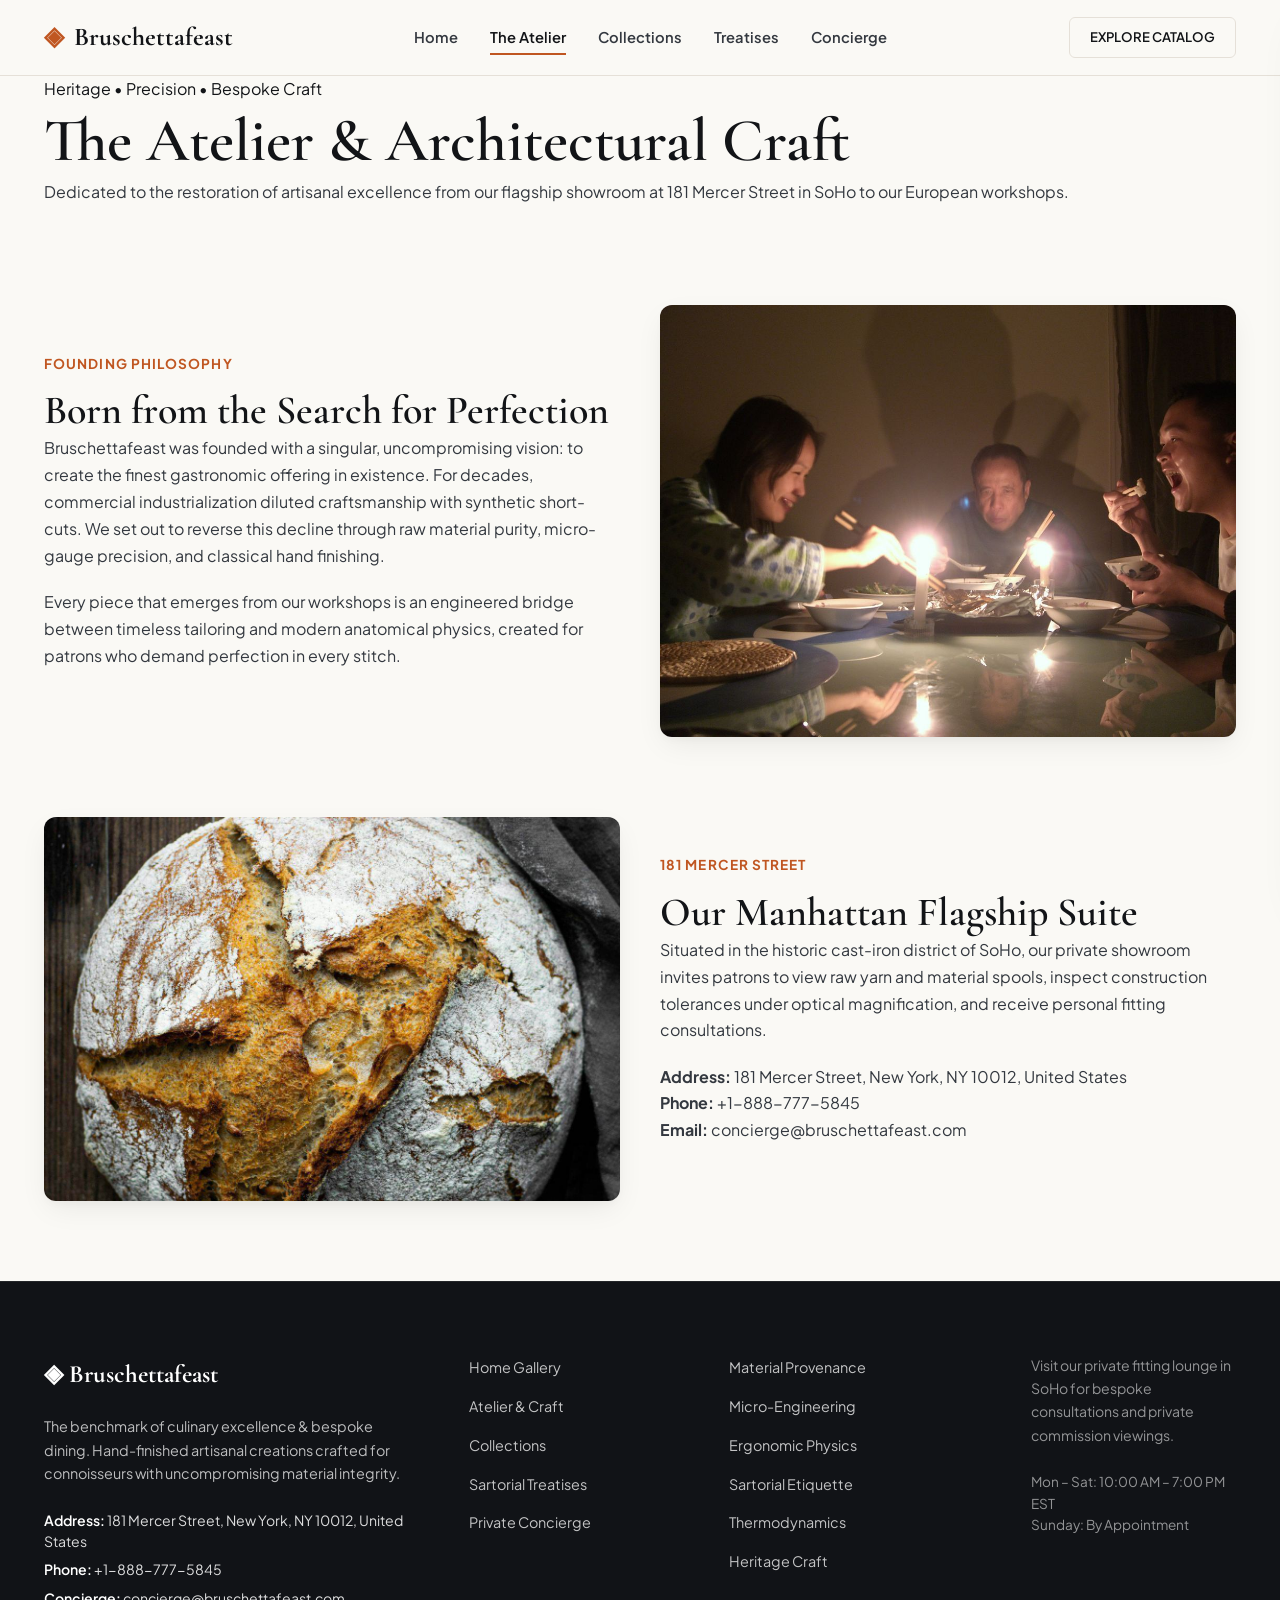
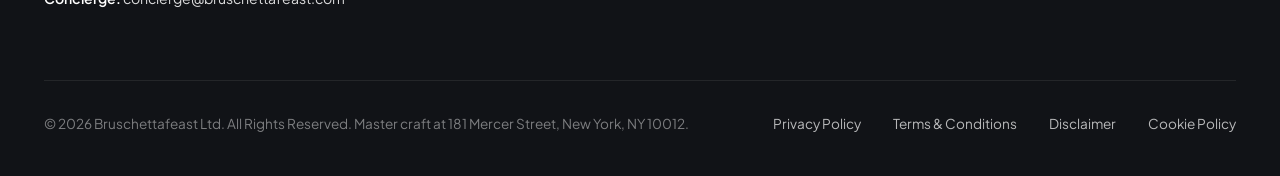
==== commit fcd13464: "Add files via upload" ====
--- a/about.html
+++ b/about.html
@@ -96,59 +96,47 @@
       </div>
     </div>
   </main>
-  <!-- Mandatory Global Site Footer (Horizontal Layout) -->
-  <footer class="site-footer horizontal-footer">
+  <!-- Mandatory Global Site Footer (Minimalist 4-Column Horizontal Spread Layout) -->
+  <footer class="site-footer">
     <div class="container">
-      <!-- Tier 1: Brand, Tagline & Contact Strip -->
-      <div class="footer-h-brand-row">
-        <div class="footer-h-brand-left">
+      <div class="footer-grid">
+        <div class="footer-col">
           <div class="footer-brand">◈ Bruschettafeast</div>
-          <div class="footer-h-tagline">Haute Artisanal Excellence &bull; SoHo Manhattan</div>
-        </div>
-        <div class="footer-h-contact-bar">
+          <p class="footer-desc">
+            The benchmark of culinary excellence & bespoke dining. Hand-finished artisanal creations crafted for connoisseurs with uncompromising material integrity.
+          </p>
           <div class="footer-contact-item"><strong>Address:</strong> 181 Mercer Street, New York, NY 10012, United States</div>
           <div class="footer-contact-item"><strong>Phone:</strong> +1-888-777-5845</div>
           <div class="footer-contact-item"><strong>Concierge:</strong> concierge@bruschettafeast.com</div>
         </div>
-      </div>
-
-      <!-- Tier 2: Atelier Navigation (Horizontal Row) -->
-      <div class="footer-h-nav-row">
-        <div class="footer-h-nav-label">Atelier Navigation</div>
-        <ul class="footer-h-links">
-          <li><a href="/">Home Gallery</a></li>
-          <li><a href="/about.html">Atelier &amp; Craft</a></li>
-          <li><a href="/collection.html">Collections</a></li>
-          <li><a href="/blog.html">Sartorial Treatises</a></li>
-          <li><a href="/contact.html">Private Concierge</a></li>
-        </ul>
-      </div>
-
-      <!-- Tier 3: Authoritative Treatises (Horizontal Row) -->
-      <div class="footer-h-nav-row">
-        <div class="footer-h-nav-label">Authoritative Treatises</div>
-        <ul class="footer-h-links">
-          <li><a href="/blog/material-provenance-and-fiber-crystallography.html">Material Provenance</a></li>
-          <li><a href="/blog/micro-engineering-tolerances-and-finishing.html">Micro-Engineering</a></li>
-          <li><a href="/blog/biomechanical-ergonomics-and-wearer-physics.html">Ergonomic Physics</a></li>
-          <li><a href="/blog/sartorial-color-theory-and-formal-etiquette.html">Sartorial Etiquette</a></li>
-          <li><a href="/blog/hygroscopic-microclimate-thermodynamics.html">Thermodynamics</a></li>
-          <li><a href="/blog/bespoke-craftsmanship-and-heritage-methods.html">Heritage Craft</a></li>
-        </ul>
-      </div>
-
-      <!-- Tier 4: Manhattan Salon & Atelier Description (Horizontal Row) -->
-      <div class="footer-h-info-row">
-        <div class="footer-h-desc">
-          The benchmark of culinary excellence & bespoke dining. Hand-finished artisanal creations crafted for connoisseurs with uncompromising material integrity.
+        <div class="footer-col">
+          <ul class="footer-links">
+            <li><a href="/">Home Gallery</a></li>
+            <li><a href="/about.html">Atelier &amp; Craft</a></li>
+            <li><a href="/collection.html">Collections</a></li>
+            <li><a href="/blog.html">Sartorial Treatises</a></li>
+            <li><a href="/contact.html">Private Concierge</a></li>
+          </ul>
         </div>
-        <div class="footer-h-hours">
-          <span class="hours-badge">MANHATTAN SALON</span>
-          <span>Mon – Sat: 10:00 AM – 7:00 PM EST &bull; Sunday: By Appointment</span>
+        <div class="footer-col">
+          <ul class="footer-links">
+            <li><a href="/blog/material-provenance-and-fiber-crystallography.html">Material Provenance</a></li>
+            <li><a href="/blog/micro-engineering-tolerances-and-finishing.html">Micro-Engineering</a></li>
+            <li><a href="/blog/biomechanical-ergonomics-and-wearer-physics.html">Ergonomic Physics</a></li>
+            <li><a href="/blog/sartorial-color-theory-and-formal-etiquette.html">Sartorial Etiquette</a></li>
+            <li><a href="/blog/hygroscopic-microclimate-thermodynamics.html">Thermodynamics</a></li>
+            <li><a href="/blog/bespoke-craftsmanship-and-heritage-methods.html">Heritage Craft</a></li>
+          </ul>
+        </div>
+        <div class="footer-col">
+          <p class="footer-salon-desc">
+            Visit our private fitting lounge in SoHo for bespoke consultations and private commission viewings.
+          </p>
+          <p class="footer-hours">
+            Mon &ndash; Sat: 10:00 AM &ndash; 7:00 PM<br>EST<br>Sunday: By Appointment
+          </p>
         </div>
       </div>
-
-      <!-- Tier 5: Copyright & Legal Bottom Bar -->
       <div class="footer-bottom">
         <p>&copy; 2026 Bruschettafeast Ltd. All Rights Reserved. Master craft at 181 Mercer Street, New York, NY 10012.</p>
         <div class="footer-legal-links">
--- a/assets/css/style.css
+++ b/assets/css/style.css
@@ -190,162 +190,99 @@
 .form-input:focus, .form-textarea:focus { outline: none; border-color: #121417; box-shadow: 0 0 0 3px rgba(18, 20, 23, 0.1); }
 .form-textarea { resize: vertical; min-height: 140px; }
 
-.site-footer { background: #0B0E14 !important; color: #FFFFFF !important; padding: 4rem 0 2rem; border-top: 1px solid rgba(255, 255, 255, 0.18); }
-.site-footer p,
-.site-footer .footer-desc,
-.site-footer .footer-contact-item,
-.site-footer .footer-hours {
-  color: #F1F5F9 !important;
-  font-size: 0.92rem;
-  line-height: 1.65;
+.site-footer {
+  background: #111317 !important;
+  color: #FAF9F5 !important;
+  padding: 4.5rem 0 2.5rem;
+  border-top: 1px solid rgba(255, 255, 255, 0.08);
+}
+.site-footer .footer-grid {
+  display: grid;
+  grid-template-columns: 1.8fr 1fr 1.2fr 1fr;
+  gap: 3.5rem;
+  margin-bottom: 4rem;
+  align-items: start;
 }
 .site-footer .footer-brand {
   font-family: var(--font-serif);
-  font-size: 1.6rem;
+  font-size: 1.55rem;
   font-weight: 700;
   color: #FFFFFF !important;
-  margin-bottom: 0;
+  margin-bottom: 1.2rem;
+}
+.site-footer .footer-desc {
+  color: rgba(255, 255, 255, 0.72) !important;
+  font-size: 0.9rem;
+  line-height: 1.65;
+  margin-bottom: 1.5rem;
+  max-width: 380px;
+}
+.site-footer .footer-contact-item {
+  font-size: 0.88rem;
+  color: rgba(255, 255, 255, 0.85) !important;
+  margin-bottom: 0.45rem;
+  line-height: 1.5;
 }
 .site-footer .footer-contact-item strong {
   color: #FFFFFF !important;
-  font-weight: 700;
-}
-.site-footer .hours-badge {
-  background: #10B981;
-  color: #FFFFFF;
-  padding: 0.2rem 0.6rem;
-  border-radius: 4px;
-  font-size: 0.72rem;
-  font-weight: 700;
-  letter-spacing: 0.05em;
-  margin-right: 0.4rem;
-}
-
-/* Horizontal Footer Tier Rows */
-.footer-h-brand-row {
-  display: flex;
-  justify-content: space-between;
-  align-items: center;
-  flex-wrap: wrap;
-  gap: 1.5rem;
-  padding-bottom: 1.75rem;
-  border-bottom: 1px solid rgba(255, 255, 255, 0.15);
-}
-.footer-h-brand-left {
-  display: flex;
-  align-items: center;
-  gap: 1.25rem;
-  flex-wrap: wrap;
-}
-.footer-h-tagline {
-  font-size: 0.82rem;
-  text-transform: uppercase;
-  letter-spacing: 0.1em;
-  color: #94A3B8 !important;
-  padding-left: 1.25rem;
-  border-left: 1px solid rgba(255, 255, 255, 0.2);
-}
-.footer-h-contact-bar {
-  display: flex;
-  align-items: center;
-  flex-wrap: wrap;
-  gap: 1.75rem;
-}
-.footer-h-contact-bar .footer-contact-item {
-  display: flex;
-  align-items: center;
-  gap: 0.35rem;
-  margin-bottom: 0;
-  font-size: 0.9rem;
-  color: #F1F5F9 !important;
-}
-.footer-h-nav-row {
-  display: flex;
-  align-items: center;
-  flex-wrap: wrap;
-  gap: 1.5rem;
-  padding: 1.15rem 0;
-  border-bottom: 1px solid rgba(255, 255, 255, 0.1);
-}
-.footer-h-nav-label {
-  font-size: 0.8rem;
-  text-transform: uppercase;
-  letter-spacing: 0.08em;
-  font-weight: 700;
-  min-width: 190px;
-  color: #F59E0B !important;
-}
-.footer-h-links {
+  font-weight: 600;
+}
+.site-footer .footer-links {
   list-style: none;
   display: flex;
-  align-items: center;
-  flex-wrap: wrap;
-  gap: 0.5rem 1.5rem;
+  flex-direction: column;
+  gap: 0.75rem;
+  padding: 0;
   margin: 0;
-  padding: 0;
-}
-.footer-h-links li {
-  display: inline-flex;
-  align-items: center;
-}
-.footer-h-links li:not(:last-child)::after {
-  content: "•";
-  margin-left: 1.5rem;
-  color: rgba(255, 255, 255, 0.25);
-  font-size: 0.8rem;
-}
-.footer-h-links a {
-  color: #E2E8F0 !important;
-  font-size: 0.92rem;
+}
+.site-footer .footer-links a {
+  color: rgba(255, 255, 255, 0.75) !important;
+  font-size: 0.9rem;
+  text-decoration: none;
   transition: var(--transition-smooth);
-  text-decoration: none;
-}
-.footer-h-links a:hover {
+  display: inline-block;
+}
+.site-footer .footer-links a:hover {
   color: #FFFFFF !important;
-  text-decoration: underline;
-}
-.footer-h-info-row {
-  display: flex;
-  justify-content: space-between;
-  align-items: center;
-  flex-wrap: wrap;
-  gap: 1.5rem;
-  padding: 1.5rem 0;
-  border-bottom: 1px solid rgba(255, 255, 255, 0.1);
-}
-.footer-h-desc {
-  max-width: 650px;
+  transform: translateX(3px);
+}
+.site-footer .footer-salon-desc {
+  color: rgba(255, 255, 255, 0.55) !important;
   font-size: 0.88rem;
+  line-height: 1.65;
+  margin-bottom: 1.5rem;
+  max-width: 260px;
+}
+.site-footer .footer-hours {
+  color: rgba(255, 255, 255, 0.55) !important;
+  font-size: 0.85rem;
   line-height: 1.6;
-  color: #CBD5E1 !important;
-}
-.footer-h-hours {
-  display: flex;
-  align-items: center;
-  gap: 0.75rem;
-  font-size: 0.88rem;
-  font-weight: 600;
-  color: #F1F5F9 !important;
-}
-
+}
 .site-footer .footer-bottom {
-  padding-top: 1.75rem;
+  border-top: 1px solid rgba(255, 255, 255, 0.08);
+  padding-top: 2rem;
   display: flex;
   align-items: center;
   justify-content: space-between;
-  font-size: 0.88rem;
+  flex-wrap: wrap;
+  gap: 1.5rem;
+  font-size: 0.85rem;
 }
 .site-footer .footer-bottom p {
-  color: #E2E8F0 !important;
+  color: rgba(255, 255, 255, 0.45) !important;
   margin-bottom: 0;
 }
 .site-footer .footer-legal-links {
   display: flex;
-  gap: 1.5rem;
+  align-items: center;
+  gap: 2rem;
+  flex-wrap: wrap;
 }
 .site-footer .footer-legal-links a {
-  color: #E2E8F0 !important;
-  font-size: 0.88rem;
+  color: rgba(255, 255, 255, 0.7) !important;
+  font-size: 0.85rem;
+  text-decoration: none;
+  transition: var(--transition-smooth);
 }
 .site-footer .footer-legal-links a:hover {
   color: #FFFFFF !important;
@@ -356,18 +293,11 @@
   .desktop-nav { display: none; }
   .mobile-toggle { display: flex; }
   .contact-grid { grid-template-columns: 1fr; }
-  .footer-h-brand-row { flex-direction: column; align-items: flex-start; gap: 1rem; }
-  .footer-h-contact-bar { flex-direction: column; align-items: flex-start; gap: 0.5rem; }
-  .footer-h-nav-row { flex-direction: column; align-items: flex-start; gap: 0.75rem; }
-  .footer-h-nav-label { min-width: auto; }
-  .footer-h-links { gap: 0.5rem 1rem; }
-  .footer-h-links li:not(:last-child)::after { display: none; }
-  .footer-h-info-row { flex-direction: column; align-items: flex-start; }
+  .site-footer .footer-grid { grid-template-columns: 1fr 1fr; gap: 2.5rem; }
 }
 @media (max-width: 640px) {
-  .footer-bottom { flex-direction: column; text-align: center; gap: 1rem; }
-  .footer-legal-links { justify-content: center; flex-wrap: wrap; gap: 1rem; }
+  .site-footer .footer-grid { grid-template-columns: 1fr; gap: 2rem; }
+  .site-footer .footer-bottom { flex-direction: column; text-align: center; gap: 1.2rem; }
+  .site-footer .footer-legal-links { justify-content: center; gap: 1.2rem; }
   .grid-2 { grid-template-columns: 1fr; }
-  .footer-h-brand-left { flex-direction: column; align-items: flex-start; gap: 0.5rem; }
-  .footer-h-tagline { border-left: none; padding-left: 0; }
-}
+}
